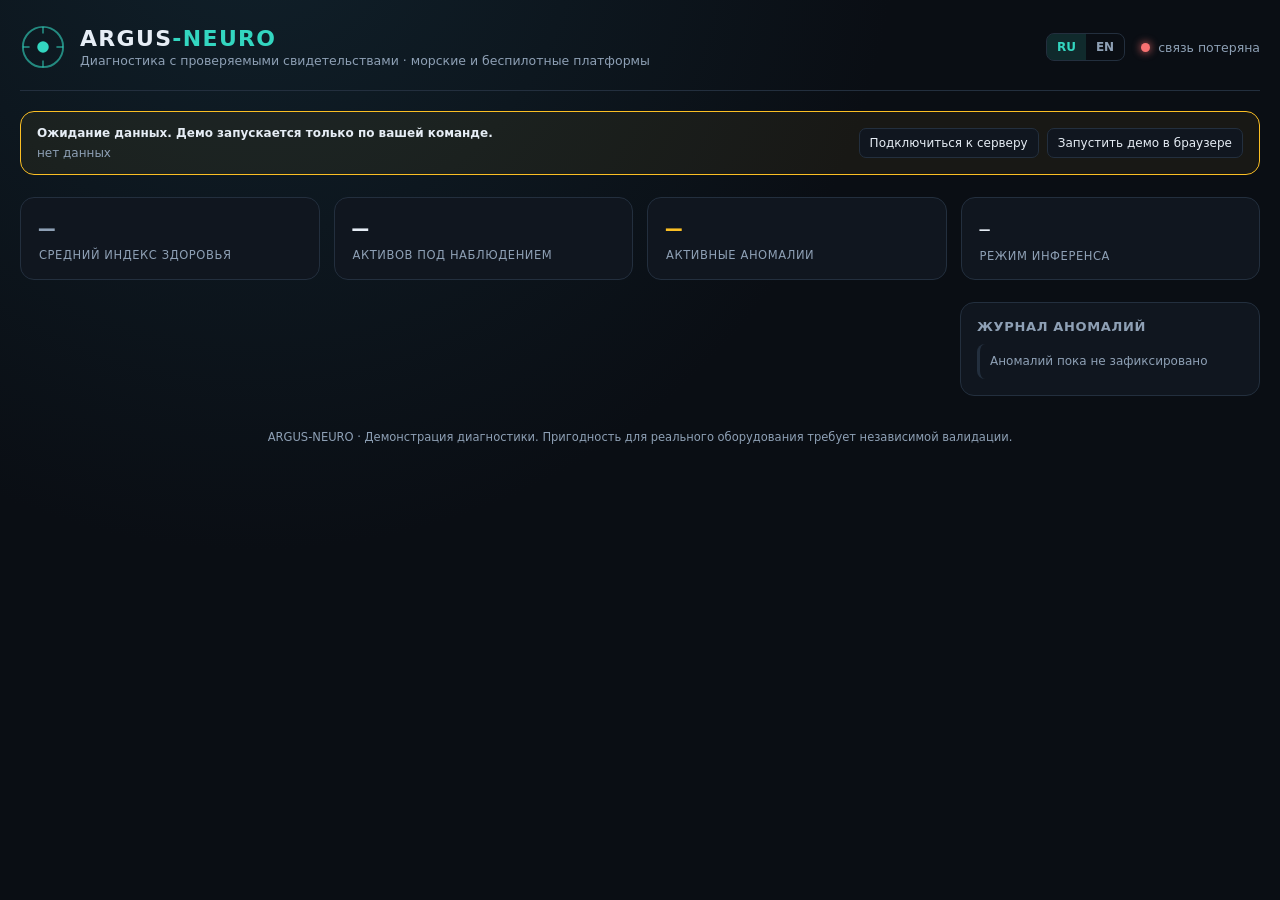
==== web/dashboard/index.html @ 3c2434d6 "feat(diagnostics): expose evidence and handle unreliable telemetry Add explicit abstention, sensor-r" ====
<!doctype html>
<html lang="ru">
<head>
<meta charset="utf-8" />
<meta name="viewport" content="width=device-width, initial-scale=1" />
<title>ARGUS-NEURO :: Fleet Health Console</title>
<link rel="stylesheet" href="styles.css" />
</head>
<body>
  <div class="app">
    <header class="app-header">
      <div class="brand">
        <svg class="brand-mark" viewBox="0 0 48 48" aria-hidden="true">
          <circle cx="24" cy="24" r="21" class="brand-ring" />
          <circle cx="24" cy="24" r="6" class="brand-eye" />
          <path d="M24 3 L24 10 M24 38 L24 45 M3 24 L10 24 M38 24 L45 24" class="brand-spokes" />
        </svg>
        <div class="brand-text">
          <h1>ARGUS<span class="accent">-NEURO</span></h1>
          <p class="subtitle" data-i18n="subtitle">Прогнозная диагностика силовой электроники · морские и беспилотные платформы</p>
        </div>
      </div>
      <div class="header-controls">
        <div class="lang-switch" role="group" aria-label="language">
          <button type="button" class="lang-btn active" data-lang="ru">RU</button>
          <button type="button" class="lang-btn" data-lang="en">EN</button>
        </div>
        <div class="conn-status" id="connStatus">
          <span class="dot" id="connDot"></span>
          <span id="connLabel">connecting…</span>
        </div>
      </div>
    </header>

    <section class="source-banner" id="sourceBanner" aria-live="polite">
      <div><strong id="sourceLabel"></strong><span id="freshnessLabel"></span></div>
      <div class="feed-controls">
        <button type="button" id="reconnectBtn" data-i18n="reconnect">Подключиться к серверу</button>
        <button type="button" id="demoBtn" data-i18n="startDemo">Запустить демо в браузере</button>
      </div>
    </section>

    <section class="fleet-summary" id="fleetSummary">
      <div class="summary-card">
        <span class="summary-value" id="summaryAvgHealth">--</span>
        <span class="summary-label" data-i18n="avgHealth">Средний индекс здоровья</span>
      </div>
      <div class="summary-card">
        <span class="summary-value" id="summaryAssetCount">--</span>
        <span class="summary-label" data-i18n="assetsMonitored">Активов под наблюдением</span>
      </div>
      <div class="summary-card warn">
        <span class="summary-value" id="summaryAnomalyCount">--</span>
        <span class="summary-label" data-i18n="activeAnomalies">Активные аномалии</span>
      </div>
      <div class="summary-card">
        <span class="summary-value" id="summaryBackend">--</span>
        <span class="summary-label" data-i18n="backendMode">Режим инференса</span>
      </div>
    </section>

    <main>
      <section class="fleet-grid" id="fleetGrid" aria-label="Fleet asset cards"></section>

      <aside class="alerts-panel">
        <h2 data-i18n="alertsTitle">Журнал аномалий</h2>
        <ul id="alertsList" class="alerts-list">
          <li class="alert-empty" data-i18n="noAlerts">Аномалий пока не зафиксировано</li>
        </ul>
      </aside>
    </main>

    <footer class="app-footer">
      <span data-i18n="footerLine">ARGUS-NEURO &mdash; платформа прогнозной диагностики и мониторинга состояния силовой электроники (C++/Python, ML + DL)</span>
    </footer>
  </div>

  <script src="app.js"></script>
</body>
</html>
---- web/dashboard/styles.css ----
:root {
  --bg: #0a0e14;
  --bg-panel: #10161f;
  --bg-card: #141c27;
  --border: #232f3e;
  --text: #e6edf5;
  --text-dim: #8ea0b5;
  --accent: #33d6c0;
  --accent-soft: rgba(51, 214, 192, 0.14);
  --good: #34d399;
  --warn: #fbbf24;
  --bad: #f87171;
  --radius: 14px;
  --font: "Segoe UI", "Inter", system-ui, -apple-system, sans-serif;
  --mono: "SFMono-Regular", Consolas, "Liberation Mono", Menlo, monospace;
}

* { box-sizing: border-box; }

html, body {
  margin: 0;
  padding: 0;
  background: radial-gradient(circle at 20% -10%, #10202a 0%, var(--bg) 45%);
  color: var(--text);
  font-family: var(--font);
  min-height: 100vh;
}

.app {
  max-width: 1280px;
  margin: 0 auto;
  padding: 24px 20px 60px;
}

/* ---------- Header ---------- */
.app-header {
  display: flex;
  justify-content: space-between;
  align-items: center;
  flex-wrap: wrap;
  gap: 16px;
  padding-bottom: 20px;
  border-bottom: 1px solid var(--border);
}

.brand { display: flex; align-items: center; gap: 14px; }

.brand-mark { width: 46px; height: 46px; flex-shrink: 0; }
.brand-ring { fill: none; stroke: var(--accent); stroke-width: 2; opacity: 0.6; }
.brand-eye { fill: var(--accent); }
.brand-spokes { stroke: var(--accent); stroke-width: 2; opacity: 0.5; }

.brand-text h1 {
  margin: 0;
  font-size: 22px;
  letter-spacing: 0.06em;
  font-weight: 700;
}
.brand-text h1 .accent { color: var(--accent); }
.subtitle { margin: 2px 0 0; color: var(--text-dim); font-size: 12.5px; }

.header-controls { display: flex; align-items: center; gap: 16px; }

.lang-switch { display: flex; border: 1px solid var(--border); border-radius: 8px; overflow: hidden; }
.lang-btn {
  background: transparent; border: none; color: var(--text-dim);
  font: inherit; font-size: 12px; font-weight: 600; padding: 6px 10px; cursor: pointer;
}
.lang-btn.active { background: var(--accent-soft); color: var(--accent); }

.conn-status { display: flex; align-items: center; gap: 8px; font-size: 12.5px; color: var(--text-dim); }
.dot { width: 9px; height: 9px; border-radius: 50%; background: var(--text-dim); box-shadow: 0 0 0 3px rgba(255,255,255,0.03); }
.dot.online { background: var(--good); box-shadow: 0 0 8px var(--good); }
.dot.offline { background: var(--bad); box-shadow: 0 0 8px var(--bad); }
.dot.connecting { background: var(--warn); box-shadow: 0 0 8px var(--warn); }

/* ---------- Fleet summary ---------- */
.fleet-summary {
  display: grid;
  grid-template-columns: repeat(4, 1fr);
  gap: 14px;
  margin: 22px 0;
}
.summary-card {
  background: var(--bg-panel);
  border: 1px solid var(--border);
  border-radius: var(--radius);
  padding: 16px 18px;
}
.summary-card.warn .summary-value { color: var(--warn); }
.summary-value { display: block; font-size: 26px; font-weight: 700; font-family: var(--mono); }
.summary-label { display: block; margin-top: 4px; font-size: 11.5px; color: var(--text-dim); text-transform: uppercase; letter-spacing: 0.05em; }

/* ---------- Main layout ---------- */
main { display: grid; grid-template-columns: 1fr 300px; gap: 18px; align-items: start; }

.fleet-grid {
  display: grid;
  grid-template-columns: repeat(auto-fill, minmax(280px, 1fr));
  gap: 14px;
}

/* ---------- Asset card ---------- */
.asset-card {
  background: var(--bg-card);
  border: 1px solid var(--border);
  border-radius: var(--radius);
  padding: 16px;
  position: relative;
  transition: border-color 0.3s ease;
}
.asset-card.anomaly { border-color: var(--bad); }

.asset-card-head { display: flex; justify-content: space-between; align-items: flex-start; margin-bottom: 10px; }
.asset-id { font-weight: 700; font-size: 14.5px; }
.asset-type { display: flex; align-items: center; gap: 6px; font-size: 11px; color: var(--text-dim); margin-top: 2px; }
.asset-type svg { width: 14px; height: 14px; stroke: var(--text-dim); fill: none; }

.badge {
  font-size: 10.5px; font-weight: 700; letter-spacing: 0.04em;
  padding: 3px 8px; border-radius: 999px; text-transform: uppercase;
}
.badge.ok { background: rgba(52, 211, 153, 0.14); color: var(--good); }
.badge.anomaly { background: rgba(248, 113, 113, 0.16); color: var(--bad); }

.gauge-row { display: flex; align-items: center; gap: 14px; margin: 10px 0; }
.gauge canvas { display: block; }
.gauge-readout { display: flex; flex-direction: column; }
.gauge-value { font-family: var(--mono); font-size: 24px; font-weight: 700; }
.gauge-caption { font-size: 10.5px; color: var(--text-dim); text-transform: uppercase; letter-spacing: 0.04em; }

.sparkline-block { margin-top: 8px; }
.sparkline-label { font-size: 10.5px; color: var(--text-dim); display: flex; justify-content: space-between; margin-bottom: 4px; }
.sparkline-label b { color: var(--text); font-family: var(--mono); font-weight: 600; }
canvas.sparkline { width: 100%; height: 42px; display: block; }

.metrics-row { display: flex; justify-content: space-between; margin-top: 10px; font-size: 11px; color: var(--text-dim); }
.metrics-row span b { color: var(--text); font-family: var(--mono); }

/* ---------- Alerts panel ---------- */
.alerts-panel {
  background: var(--bg-panel);
  border: 1px solid var(--border);
  border-radius: var(--radius);
  padding: 16px;
  max-height: 640px;
  overflow-y: auto;
}
.alerts-panel h2 { font-size: 13px; margin: 0 0 10px; text-transform: uppercase; letter-spacing: 0.05em; color: var(--text-dim); }
.alerts-list { list-style: none; margin: 0; padding: 0; display: flex; flex-direction: column; gap: 8px; }
.alerts-list li {
  font-size: 12px; padding: 9px 10px; border-radius: 8px;
  background: rgba(248, 113, 113, 0.08); border-left: 3px solid var(--bad);
  line-height: 1.4;
}
.alerts-list li .ts { display: block; color: var(--text-dim); font-family: var(--mono); font-size: 10.5px; margin-top: 2px; }
.alert-empty { background: transparent !important; border-left-color: var(--border) !important; color: var(--text-dim); }

/* ---------- Footer ---------- */
.app-footer { margin-top: 34px; text-align: center; color: var(--text-dim); font-size: 11.5px; }

@media (max-width: 860px) {
  .fleet-summary { grid-template-columns: repeat(2, 1fr); }
  main { grid-template-columns: 1fr; }
}

/* Source, freshness and evidence are part of every diagnostic decision. */
.source-banner { display: flex; justify-content: space-between; flex-wrap: wrap; gap: 14px; margin-top: 20px; padding: 14px 16px; border: 1px solid var(--accent); border-radius: var(--radius); background: var(--accent-soft); font-size: 12px; }
.source-banner strong, #freshnessLabel { display: block; }
#freshnessLabel { margin-top: 6px; color: var(--text-dim); }
.source-banner.stale { border-color: var(--warn); background: rgba(251, 191, 36, 0.06); }
.feed-controls { display: flex; gap: 8px; flex-wrap: wrap; align-items: center; }
.feed-controls button { color: var(--text); border: 1px solid var(--border); border-radius: 7px; padding: 7px 10px; background: var(--bg-panel); font: inherit; cursor: pointer; }
.feed-controls button:disabled { opacity: .5; cursor: default; }
button:focus-visible, summary:focus-visible { outline: 2px solid var(--accent); outline-offset: 3px; }
.asset-card.stale { border-style: dashed; }
.asset-card.stale .gauge-row { opacity: .55; }
.badge.unknown { background: rgba(251, 191, 36, 0.1); color: var(--warn); }
.rul-note { margin: 6px 0; font-size: 10.5px; color: var(--text-dim); }
.quality-line { font-size: 11px; color: var(--text-dim); margin-top: 12px; }
.quality-issues, .evidence-list, .explanation-list { padding-left: 15px; margin: 7px 0; font-size: 11px; line-height: 1.5; overflow-wrap: anywhere; }
.quality-issues { color: var(--warn); }
.evidence-panel, .decision-passport { margin-top: 12px; padding-top: 10px; border-top: 1px solid var(--border); font-size: 11px; }
summary { cursor: pointer; color: var(--text-dim); }
.disagreement { color: var(--warn); font-size: 11px; font-weight: 600; margin-top: 8px; }
.passport-id, .model-version { margin-top: 6px; overflow-wrap: anywhere; font: 10px var(--mono); color: var(--text-dim); }
.asset-card-head { gap: 6px; }
.asset-id { overflow-wrap: anywhere; }
.badge { flex-shrink: 0; max-width: 45%; text-align: center; }
#summaryBackend { font-size: 17px; min-height: 31px; display: flex; align-items: center; }
@media (max-width: 440px) { .app { padding: 16px 12px 40px; } .fleet-summary { gap: 8px; } .summary-card { padding: 12px; } .header-controls { flex-wrap: wrap; } }
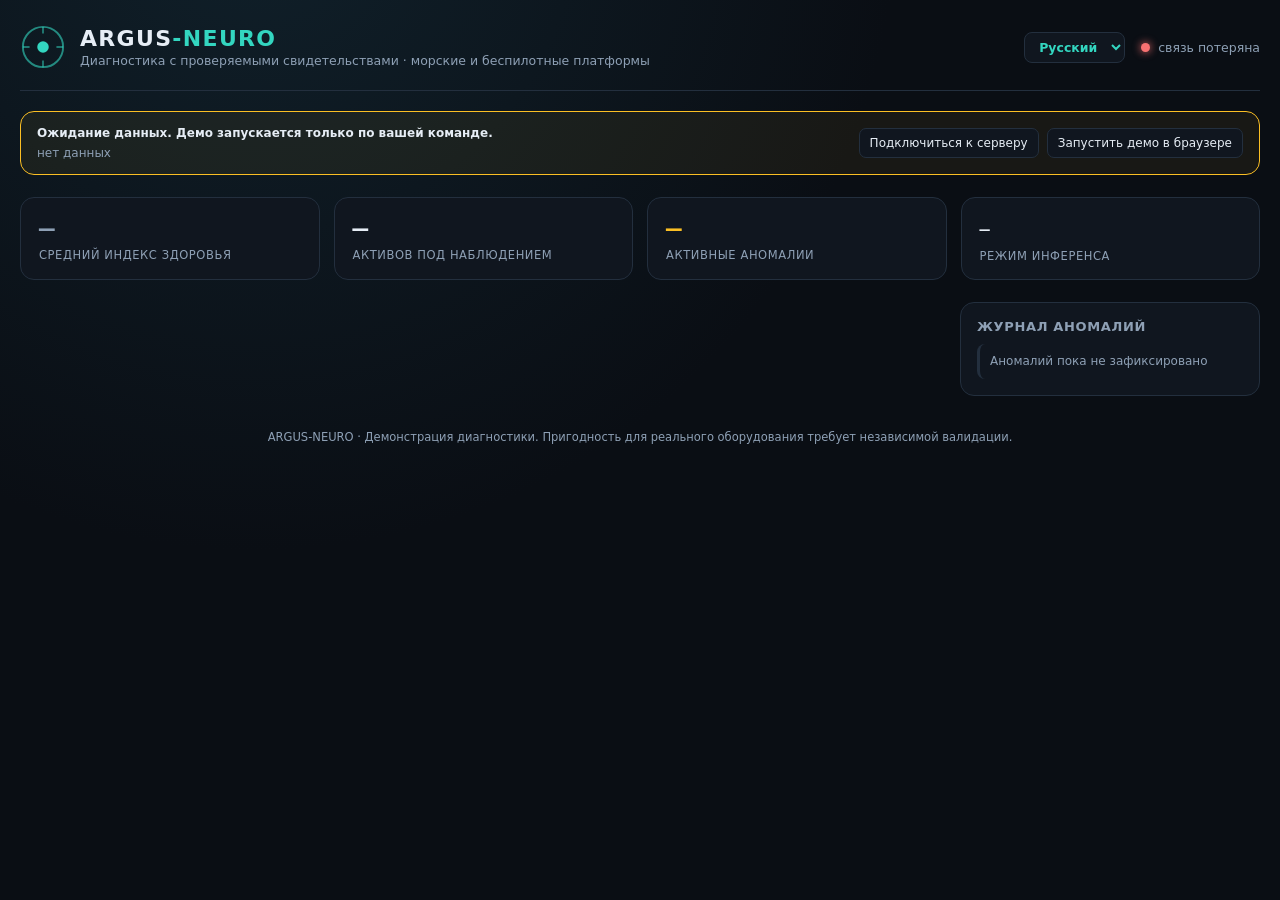
==== commit e9ec66c5: "Interface and READMEs in eight languages, Russian as the primary one" ====
--- a/web/dashboard/index.html
+++ b/web/dashboard/index.html
@@ -3,7 +3,7 @@
 <head>
 <meta charset="utf-8" />
 <meta name="viewport" content="width=device-width, initial-scale=1" />
-<title>ARGUS-NEURO :: Fleet Health Console</title>
+<title>ARGUS-NEURO · Консоль состояния парка</title>
 <link rel="stylesheet" href="styles.css" />
 </head>
 <body>
@@ -21,13 +21,22 @@
         </div>
       </div>
       <div class="header-controls">
-        <div class="lang-switch" role="group" aria-label="language">
-          <button type="button" class="lang-btn active" data-lang="ru">RU</button>
-          <button type="button" class="lang-btn" data-lang="en">EN</button>
-        </div>
+        <label class="lang-switch">
+          <span class="visually-hidden" data-i18n="language">Язык</span>
+          <select id="langSelect">
+            <option value="ru" lang="ru">Русский</option>
+            <option value="en" lang="en">English</option>
+            <option value="zh" lang="zh">中文</option>
+            <option value="hi" lang="hi">हिन्दी</option>
+            <option value="es" lang="es">Español</option>
+            <option value="fr" lang="fr">Français</option>
+            <option value="de" lang="de">Deutsch</option>
+            <option value="it" lang="it">Italiano</option>
+          </select>
+        </label>
         <div class="conn-status" id="connStatus">
           <span class="dot" id="connDot"></span>
-          <span id="connLabel">connecting…</span>
+          <span id="connLabel" data-i18n="connecting">подключение…</span>
         </div>
       </div>
     </header>
@@ -60,7 +69,7 @@
     </section>
 
     <main>
-      <section class="fleet-grid" id="fleetGrid" aria-label="Fleet asset cards"></section>
+      <section class="fleet-grid" id="fleetGrid" data-i18n-aria="fleetCards" aria-label="Карточки активов"></section>
 
       <aside class="alerts-panel">
         <h2 data-i18n="alertsTitle">Журнал аномалий</h2>
--- a/web/dashboard/styles.css
+++ b/web/dashboard/styles.css
@@ -61,12 +61,13 @@
 
 .header-controls { display: flex; align-items: center; gap: 16px; }
 
-.lang-switch { display: flex; border: 1px solid var(--border); border-radius: 8px; overflow: hidden; }
-.lang-btn {
-  background: transparent; border: none; color: var(--text-dim);
-  font: inherit; font-size: 12px; font-weight: 600; padding: 6px 10px; cursor: pointer;
+.lang-switch { display: flex; }
+.lang-switch select {
+  background: var(--bg-panel); border: 1px solid var(--border); border-radius: 8px; color: var(--accent);
+  font: inherit; font-size: 12.5px; font-weight: 600; padding: 6px 10px; cursor: pointer;
 }
-.lang-btn.active { background: var(--accent-soft); color: var(--accent); }
+.lang-switch select:focus-visible { outline: 2px solid var(--accent); outline-offset: 2px; }
+.visually-hidden { position: absolute; width: 1px; height: 1px; overflow: hidden; clip: rect(0 0 0 0); white-space: nowrap; }
 
 .conn-status { display: flex; align-items: center; gap: 8px; font-size: 12.5px; color: var(--text-dim); }
 .dot { width: 9px; height: 9px; border-radius: 50%; background: var(--text-dim); box-shadow: 0 0 0 3px rgba(255,255,255,0.03); }
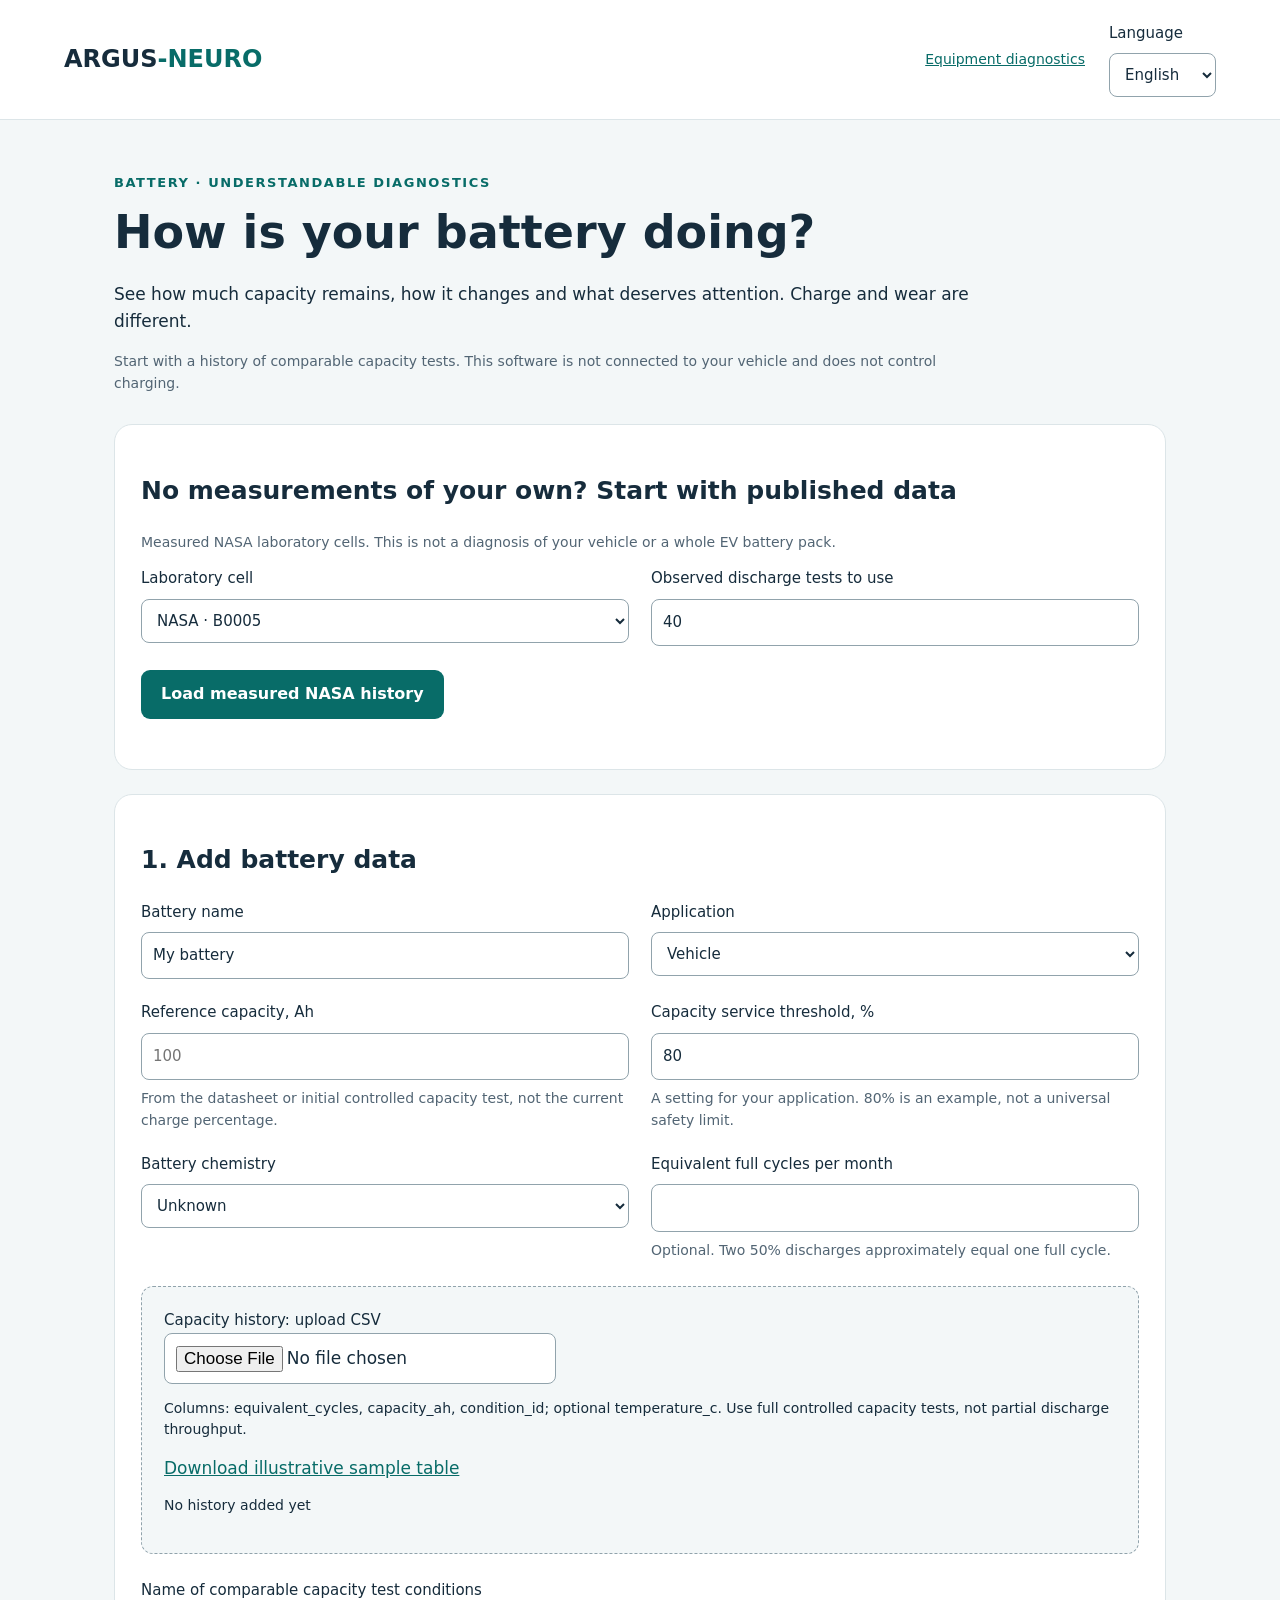
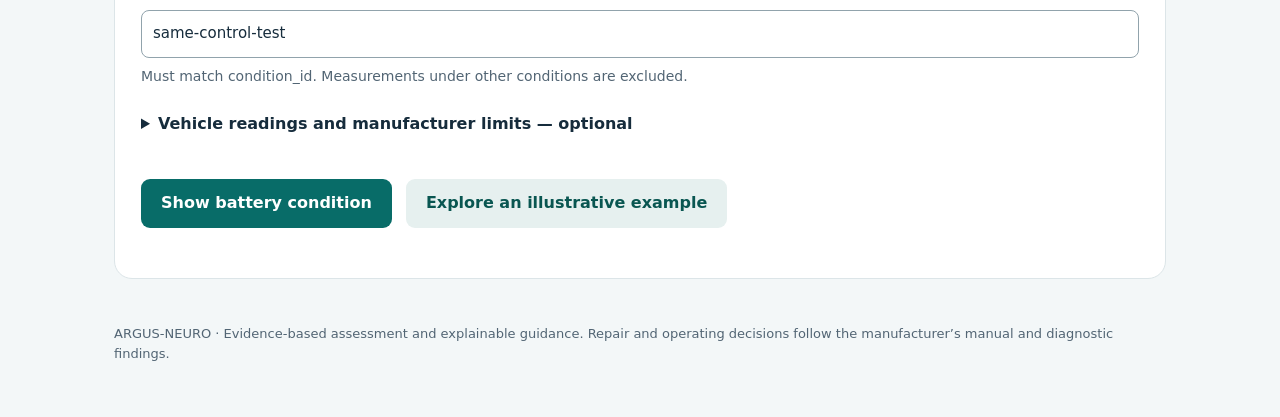
==== commit adbd2f3e: "Add battery-dashboard tooltips, chart legend, and dark theme" ====
--- a/web/dashboard/index.html
+++ b/web/dashboard/index.html
@@ -1,89 +1,38 @@
 <!doctype html>
-<html lang="ru">
-<head>
-<meta charset="utf-8" />
-<meta name="viewport" content="width=device-width, initial-scale=1" />
-<title>ARGUS-NEURO · Консоль состояния парка</title>
-<link rel="stylesheet" href="styles.css" />
-</head>
+<html lang="en">
+<head><meta charset="utf-8"><meta name="viewport" content="width=device-width,initial-scale=1"><title>ARGUS-NEURO · Battery diagnostics</title><link rel="stylesheet" href="battery.css"></head>
 <body>
-  <div class="app">
-    <header class="app-header">
-      <div class="brand">
-        <svg class="brand-mark" viewBox="0 0 48 48" aria-hidden="true">
-          <circle cx="24" cy="24" r="21" class="brand-ring" />
-          <circle cx="24" cy="24" r="6" class="brand-eye" />
-          <path d="M24 3 L24 10 M24 38 L24 45 M3 24 L10 24 M38 24 L45 24" class="brand-spokes" />
-        </svg>
-        <div class="brand-text">
-          <h1>ARGUS<span class="accent">-NEURO</span></h1>
-          <p class="subtitle" data-i18n="subtitle">Прогнозная диагностика силовой электроники · морские и беспилотные платформы</p>
-        </div>
-      </div>
-      <div class="header-controls">
-        <label class="lang-switch">
-          <span class="visually-hidden" data-i18n="language">Язык</span>
-          <select id="langSelect">
-            <option value="ru" lang="ru">Русский</option>
-            <option value="en" lang="en">English</option>
-            <option value="zh" lang="zh">中文</option>
-            <option value="hi" lang="hi">हिन्दी</option>
-            <option value="es" lang="es">Español</option>
-            <option value="fr" lang="fr">Français</option>
-            <option value="de" lang="de">Deutsch</option>
-            <option value="it" lang="it">Italiano</option>
-          </select>
-        </label>
-        <div class="conn-status" id="connStatus">
-          <span class="dot" id="connDot"></span>
-          <span id="connLabel" data-i18n="connecting">подключение…</span>
-        </div>
-      </div>
-    </header>
-
-    <section class="source-banner" id="sourceBanner" aria-live="polite">
-      <div><strong id="sourceLabel"></strong><span id="freshnessLabel"></span></div>
-      <div class="feed-controls">
-        <button type="button" id="reconnectBtn" data-i18n="reconnect">Подключиться к серверу</button>
-        <button type="button" id="demoBtn" data-i18n="startDemo">Запустить демо в браузере</button>
-      </div>
-    </section>
-
-    <section class="fleet-summary" id="fleetSummary">
-      <div class="summary-card">
-        <span class="summary-value" id="summaryAvgHealth">--</span>
-        <span class="summary-label" data-i18n="avgHealth">Средний индекс здоровья</span>
-      </div>
-      <div class="summary-card">
-        <span class="summary-value" id="summaryAssetCount">--</span>
-        <span class="summary-label" data-i18n="assetsMonitored">Активов под наблюдением</span>
-      </div>
-      <div class="summary-card warn">
-        <span class="summary-value" id="summaryAnomalyCount">--</span>
-        <span class="summary-label" data-i18n="activeAnomalies">Активные аномалии</span>
-      </div>
-      <div class="summary-card">
-        <span class="summary-value" id="summaryBackend">--</span>
-        <span class="summary-label" data-i18n="backendMode">Режим инференса</span>
-      </div>
-    </section>
-
-    <main>
-      <section class="fleet-grid" id="fleetGrid" data-i18n-aria="fleetCards" aria-label="Карточки активов"></section>
-
-      <aside class="alerts-panel">
-        <h2 data-i18n="alertsTitle">Журнал аномалий</h2>
-        <ul id="alertsList" class="alerts-list">
-          <li class="alert-empty" data-i18n="noAlerts">Аномалий пока не зафиксировано</li>
-        </ul>
-      </aside>
-    </main>
-
-    <footer class="app-footer">
-      <span data-i18n="footerLine">ARGUS-NEURO &mdash; платформа прогнозной диагностики и мониторинга состояния силовой электроники (C++/Python, ML + DL)</span>
-    </footer>
-  </div>
-
-  <script src="app.js"></script>
-</body>
-</html>
+<header><a class="brand" href="/">ARGUS<span>-NEURO</span></a><nav aria-label="Navigation"><a href="equipment.html" data-text="equipment">Equipment diagnostics</a><label><span data-text="language">Language</span> <select id="language"><option value="en" lang="en">English</option><option value="ru" lang="ru">Русский</option><option value="zh" lang="zh">中文</option><option value="hi" lang="hi">हिन्दी</option><option value="es" lang="es">Español</option><option value="fr" lang="fr">Français</option><option value="de" lang="de">Deutsch</option><option value="ja" lang="ja">日本語</option><option value="it" lang="it">Italiano</option></select></label></nav></header>
+<main>
+<section class="intro"><p class="eyebrow" data-text="eyebrow">BATTERY · UNDERSTANDABLE DIAGNOSTICS</p><h1 data-text="title">How is your battery doing?</h1><p data-text="intro">See how much capacity remains, how it changes and what deserves attention. Charge and wear are different.</p><p class="note" data-text="scope">Start with a history of comparable capacity tests. This software is not connected to your vehicle and does not control charging.</p></section>
+<section class="panel" aria-labelledby="public-title"><h2 id="public-title" data-text="publicTitle">No measurements of your own? Start with published data</h2><p class="note" data-text="publicIntro">Measured NASA laboratory cells. This is not a diagnosis of your vehicle or a whole EV battery pack.</p><div class="fields"><label><span data-text="publicCell">Laboratory cell</span><select id="public-cell"><option value="nasa-B0005">NASA · B0005</option><option value="nasa-B0006">NASA · B0006</option><option value="nasa-B0007">NASA · B0007</option><option value="nasa-B0018">NASA · B0018</option></select></label><label><span data-text="observations">Observed discharge tests to use</span><input type="number" id="public-count" value="40" min="8" max="2000" step="1"></label></div><div class="actions"><button type="button" id="public-example" data-text="publicLoad">Load measured NASA history</button></div></section>
+<section class="panel" aria-labelledby="input-title"><h2 id="input-title" data-text="inputTitle">1. Add battery data</h2>
+<form id="battery-form">
+<div class="fields">
+<label><span data-text="batteryName">Battery name</span><input id="battery-id" value="My battery" required maxlength="80"></label>
+<label><span data-text="application">Application</span><select id="application"><option value="ev" data-text="ev">Vehicle</option><option value="uav" data-text="uav">UAV</option><option value="equipment" data-text="other">Other equipment</option></select></label>
+<label><span data-text="reference">Reference capacity, Ah</span><input id="reference" type="number" min="0.001" max="100000" step="any" required placeholder="100"><small data-text="referenceHelp">From the datasheet or initial controlled capacity test, not the current charge percentage.</small></label>
+<label><span data-text="threshold">Capacity service threshold, %</span><input id="threshold" type="number" min="40" max="95" value="80" step="any" required><small data-text="thresholdHelp">A setting for your application. 80% is an example, not a universal safety limit.</small></label>
+<label><span data-text="chemistry">Battery chemistry</span><select id="chemistry"><option value="unknown" data-text="unknown">Unknown</option><option value="nmc">NMC</option><option value="nca">NCA</option><option value="lfp">LiFePO₄ / LFP</option><option value="li-ion">Li-ion</option></select></label>
+<label><span data-text="rate">Equivalent full cycles per month</span><input id="rate" type="number" min="0.01" max="1000" step="any"><small data-text="rateHelp">Optional. Two 50% discharges approximately equal one full cycle.</small></label>
+</div>
+<div class="upload"><label for="capacity-file" data-text="upload">Capacity history: upload CSV</label><input id="capacity-file" type="file" accept=".csv,text/csv"><p data-text="csvHelp">Columns: equivalent_cycles, capacity_ah, condition_id; optional temperature_c. Use full controlled capacity tests, not partial discharge throughput.</p><a href="battery-example.csv" download data-text="template">Download illustrative sample table</a><p id="file-status" role="status" data-text="noFile">No history added yet</p></div>
+<label><span data-text="condition">Name of comparable capacity test conditions</span><input id="condition" value="same-control-test" maxlength="120" required><small data-text="conditionHelp">Must match condition_id. Measurements under other conditions are excluded.</small></label>
+<details><summary data-text="bmsDetails">Vehicle readings and manufacturer limits — optional</summary><div class="fields">
+<label><span data-text="soc">Current charge, %</span><input id="soc" type="number" min="0" max="100" step="any"></label>
+<label><span data-text="temperature">Battery temperature, °C</span><input id="temperature" type="number" min="-80" max="150" step="any"></label>
+<label><span data-text="spread">Cell voltage spread, mV</span><input id="spread" type="number" min="0" max="5000" step="any"></label>
+<label><span data-text="limitSource">Limit source: your model’s manual</span><input id="limit-source" maxlength="500"></label>
+<label><span data-text="minTemp">Minimum charging temperature, °C</span><input id="min-temp" type="number" min="-60" max="100" step="any"></label>
+<label><span data-text="maxTemp">Maximum charging temperature, °C</span><input id="max-temp" type="number" min="-60" max="100" step="any"></label>
+<label><span data-text="spreadLimit">Allowed cell voltage spread, mV</span><input id="spread-limit" type="number" min="0.01" max="2000" step="any"></label>
+</div><label class="check"><input type="checkbox" id="charging"><span data-text="charging">Battery is currently charging</span></label><label class="check"><input type="checkbox" id="alarm"><span data-text="alarm">Vehicle or BMS reports a battery fault</span></label><label class="check"><input type="checkbox" id="hot-storage"><span data-text="hotStorage">Battery often remains highly charged in hot storage</span></label><label class="check"><input type="checkbox" id="fast-charging"><span data-text="fastCharging">Frequently uses DC fast charging</span></label></details>
+<div class="actions"><button type="submit" id="analyze" data-text="analyze">Show battery condition</button><button type="button" class="secondary" id="example" data-text="example">Explore an illustrative example</button></div>
+</form><p id="message" role="status" aria-live="polite"></p></section>
+<section id="results" hidden aria-labelledby="result-title"><h2 id="result-title" data-text="resultTitle">2. Condition and next actions</h2><p id="origin" class="note"></p><div id="dataset-info" class="note"></div><div class="cards"><article><h3><span data-text="capacityTitle">Remaining capacity</span> <span class="hint" tabindex="0" role="note" data-hint="hintSoh">?</span></h3><p class="big" id="soh-value"></p><p id="soh-note"></p></article><article><h3><span data-text="socTitle">Current charge</span> <span class="hint" tabindex="0" role="note" data-hint="hintSoc">?</span></h3><p class="big" id="soc-value"></p><p data-text="socNote">Available charge now, not battery wear.</p></article><article><h3><span data-text="rulTitle">Preliminary remaining life</span> <span class="hint" tabindex="0" role="note" data-hint="hintRul">?</span></h3><p class="big" id="rul-value"></p><p id="rul-note"></p></article></div>
+<div id="safety" class="note"></div><section class="panel"><h3 data-text="historyTitle">How capacity changes</h3><p id="trend-note"></p><label class="check"><input type="checkbox" id="compare"><span data-text="compare">Show the previous result on the chart for comparison</span></label><div id="chart"></div><p class="note" data-text="chartHelp">The line shows your capacity tests. The dashed line is the configured service threshold. SOH is not a safety assessment.</p><details><summary data-text="tableTitle">View measurements as a table</summary><div id="history-table"></div></details></section>
+<section class="panel"><h3 data-text="actionsTitle">What to do next</h3><div id="advice"></div></section>
+<div class="actions"><button id="save" class="secondary" data-text="save">Save report on this computer</button><button id="export" class="secondary" data-text="export">Download report</button><button id="saved" class="secondary" data-text="saved">Previously saved reports</button></div><div id="saved-list" aria-live="polite"></div>
+</section>
+<footer><p data-text="footer">ARGUS-NEURO · Evidence-based assessment and explainable guidance. Repair and operating decisions follow the manufacturer’s manual and diagnostic findings.</p></footer>
+</main><script src="battery-i18n.js"></script><script src="battery.js"></script></body></html>
--- a/web/dashboard/battery.css
+++ b/web/dashboard/battery.css
@@ -0,0 +1,10 @@
+:root{color-scheme:light;--ink:#162c3c;--muted:#526574;--accent:#086c68;--line:#dce5e8;--paper:#fff}*{box-sizing:border-box}body{margin:0;background:#f3f7f8;color:var(--ink);font:17px/1.55 system-ui,-apple-system,sans-serif}header{display:flex;justify-content:space-between;align-items:center;gap:24px;padding:22px 5%;background:var(--paper);border-bottom:1px solid var(--line)}.brand{font-size:24px;font-weight:800;text-decoration:none;color:var(--ink)}.brand span{color:var(--accent)}nav{display:flex;gap:24px;align-items:center;font-size:14px}a{color:var(--accent)}main{max-width:1100px;margin:auto;padding:40px 24px}h1{font-size:clamp(30px,4vw,46px);line-height:1.15;margin:10px 0 22px}h2{font-size:25px}h3{font-size:19px}.intro{max-width:880px;margin-bottom:30px}.eyebrow{font-size:13px;letter-spacing:.12em;color:var(--accent);font-weight:700}.panel,.cards article{background:var(--paper);border:1px solid var(--line);border-radius:18px;padding:26px;margin-bottom:24px}.fields{display:grid;grid-template-columns:repeat(2,minmax(0,1fr));gap:22px}label{display:flex;flex-direction:column;gap:8px;font-size:15px}small,.note{font-size:14px;color:var(--muted)}input,select,button{font:inherit}input:not([type=checkbox]),select{padding:11px;border:1px solid #91a3ac;border-radius:8px;background:white;color:var(--ink);min-width:0}button{border:0;border-radius:9px;background:var(--accent);color:white;padding:12px 20px;cursor:pointer;font-size:16px;font-weight:650}.secondary{background:#e6f0ef;color:#095651}button:disabled{opacity:.55;cursor:wait}:focus-visible{outline:3px solid #006edc;outline-offset:3px}.actions{display:flex;gap:14px;flex-wrap:wrap;margin:24px 0}.upload{background:#f3f7f8;border:1px dashed #91a3ac;border-radius:12px;padding:22px;margin:25px 0}.upload p{font-size:14px}details{margin-top:25px}summary{cursor:pointer;font-size:16px;font-weight:650;margin-bottom:18px}.check{flex-direction:row;align-items:flex-start;margin:16px 0}.check input{margin-top:6px}.cards{display:grid;grid-template-columns:repeat(3,minmax(0,1fr));gap:18px}.cards article{padding:22px}.big{font-size:34px;line-height:1.2;font-weight:750;color:var(--accent);margin:20px 0}.warning{background:#fff2df;border-left:5px solid #a25c00;padding:18px;margin:16px 0}.advice{border-bottom:1px solid var(--line);padding:16px 0}.advice:last-child{border-bottom:0}.advice p{margin:8px 0}svg{width:100%;height:auto}table{border-collapse:collapse;width:100%;font-size:14px}th,td{text-align:left;border-bottom:1px solid var(--line);padding:8px}#message{white-space:pre-wrap}footer{font-size:13px;color:var(--muted);margin-top:45px}[hidden]{display:none!important}@media(max-width:700px){header,nav{flex-wrap:wrap}.fields,.cards{grid-template-columns:1fr}main{padding:24px 16px}.panel{padding:20px}.big{font-size:30px}}
+
+.hint{display:inline-flex;align-items:center;justify-content:center;width:22px;height:22px;margin-left:6px;border:1px solid #91a3ac;border-radius:50%;font-size:13px;font-weight:700;color:var(--muted);cursor:help;position:relative;vertical-align:middle}
+.hint:hover::after,.hint:focus::after{content:attr(data-tip);position:absolute;z-index:5;left:50%;top:130%;transform:translateX(-50%);width:min(280px,70vw);padding:10px 12px;border-radius:8px;background:var(--ink);color:#fff;font-size:13px;font-weight:400;line-height:1.45;text-align:left;box-shadow:0 6px 20px rgba(0,0,0,.2)}
+svg .grid{stroke:#bccbd1;stroke-width:1}svg .threshold{stroke:#a25c00;stroke-dasharray:6 5;stroke-width:1.5}svg .axis{font-size:13px;fill:var(--muted)}
+svg .series{fill:none;stroke-width:3;stroke-linejoin:round;stroke-linecap:round}svg .measured{stroke:var(--accent)}svg .forecast{stroke:var(--accent);stroke-dasharray:2 7;stroke-width:3}svg .previous{stroke:#7b8a93;stroke-width:2;stroke-dasharray:8 5}svg .band{fill:rgba(8,108,104,.16);stroke:none}svg .dot{fill:var(--accent)}
+.legend{display:flex;flex-wrap:wrap;gap:8px 22px;list-style:none;margin:10px 0 0;padding:0;font-size:14px;color:var(--muted)}.legend li{display:flex;align-items:center;gap:8px}.swatch{display:inline-block;width:26px;height:0;border-top:3px solid var(--accent)}.swatch.threshold{border-top:2px dashed #a25c00}.swatch.forecast{border-top:3px dotted var(--accent)}.swatch.band{height:12px;border:0;background:rgba(8,108,104,.28);border-radius:3px}.swatch.previous{border-top:2px dashed #7b8a93}
+@media(prefers-reduced-motion:reduce){*{scroll-behavior:auto!important;transition:none!important;animation:none!important}}
+@media(prefers-color-scheme:dark){:root{color-scheme:dark;--ink:#e6eef1;--muted:#a9bac3;--accent:#4fd1c5;--line:#2c3f4b;--paper:#16242d}body{background:#0e1a21}.secondary{background:#233743;color:#d4f3ef}button{color:#06201e}input:not([type=checkbox]),select{background:#0e1a21;border-color:#5d7482}.upload{background:#0e1a21}.warning{background:#3a2a10;border-left-color:#e0a050}svg .grid{stroke:#34505e}svg .threshold{stroke:#e0a050}svg .previous{stroke:#8da0aa}.hint{border-color:#5d7482}.hint:hover::after,.hint:focus::after{background:#e6eef1;color:#0e1a21}a{color:#6fe3d8}}
+@media(max-width:700px){#chart{overflow-x:auto}#chart svg{min-width:560px}.legend{flex-direction:column}.hint:hover::after,.hint:focus::after{left:0;transform:none}}
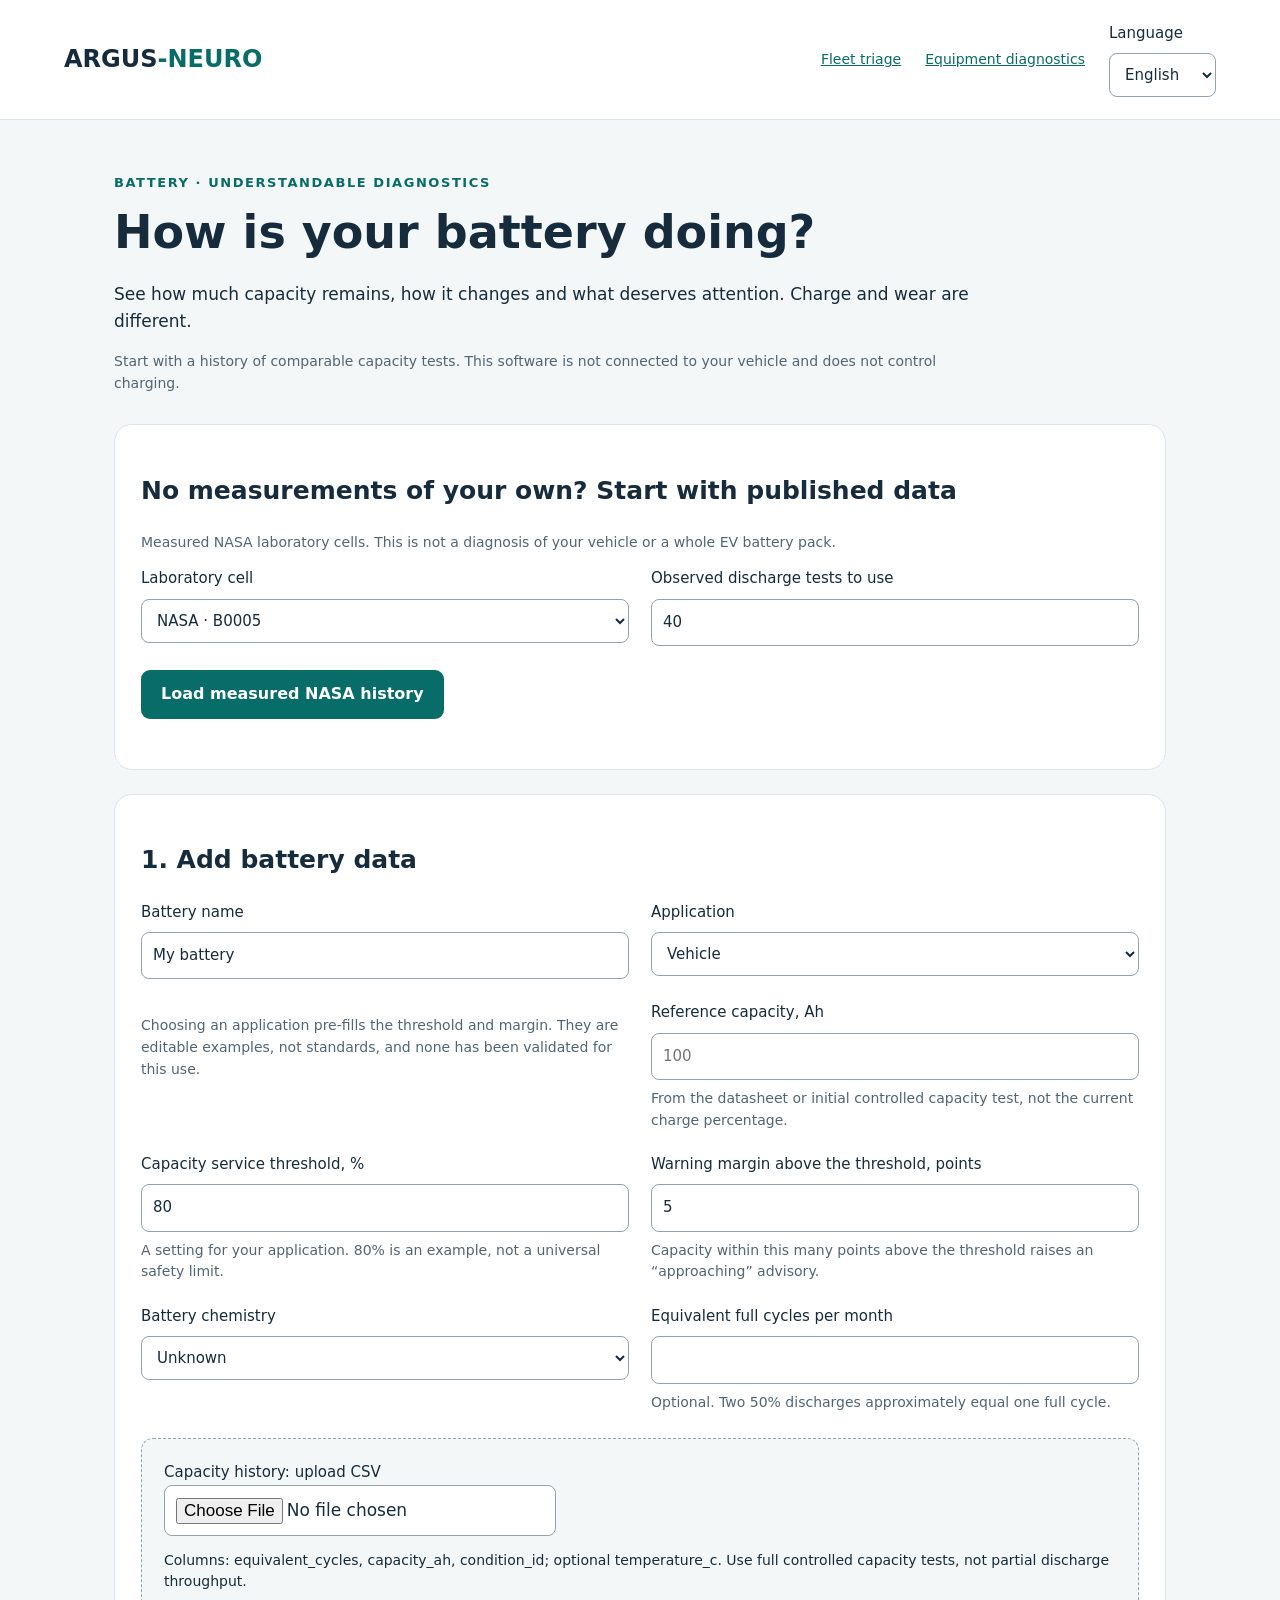
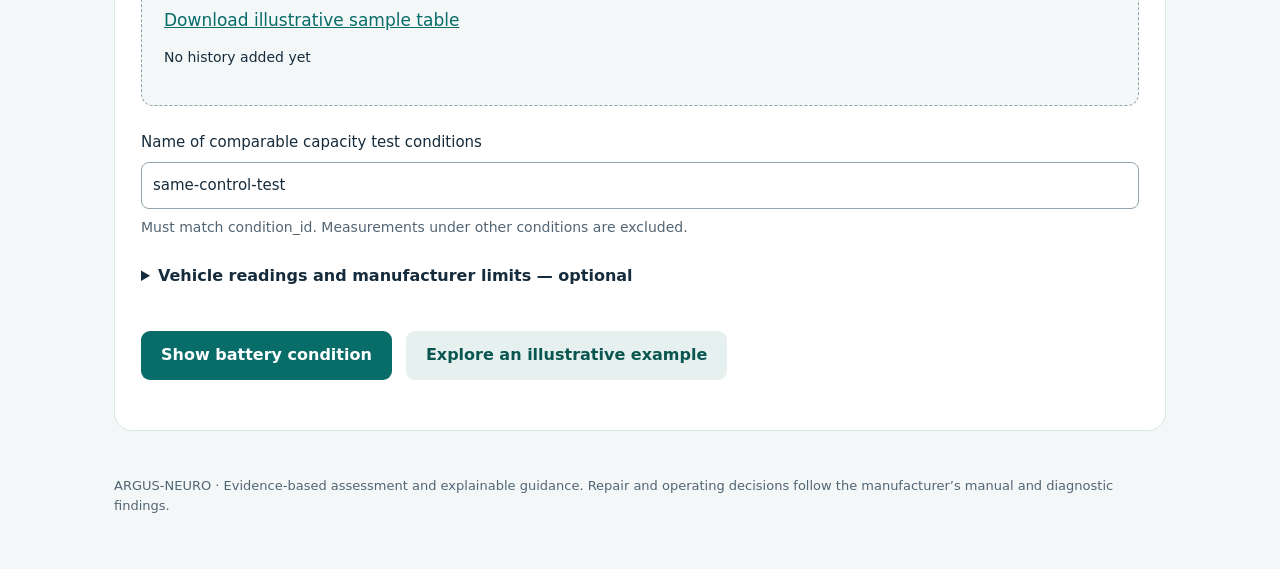
==== commit 2329dd4a: "Add the fleet triage page, scenario presets in the battery form and nine-language texts for them" ====
--- a/web/dashboard/index.html
+++ b/web/dashboard/index.html
@@ -2,7 +2,7 @@
 <html lang="en">
 <head><meta charset="utf-8"><meta name="viewport" content="width=device-width,initial-scale=1"><title>ARGUS-NEURO · Battery diagnostics</title><link rel="stylesheet" href="battery.css"></head>
 <body>
-<header><a class="brand" href="/">ARGUS<span>-NEURO</span></a><nav aria-label="Navigation"><a href="equipment.html" data-text="equipment">Equipment diagnostics</a><label><span data-text="language">Language</span> <select id="language"><option value="en" lang="en">English</option><option value="ru" lang="ru">Русский</option><option value="zh" lang="zh">中文</option><option value="hi" lang="hi">हिन्दी</option><option value="es" lang="es">Español</option><option value="fr" lang="fr">Français</option><option value="de" lang="de">Deutsch</option><option value="ja" lang="ja">日本語</option><option value="it" lang="it">Italiano</option></select></label></nav></header>
+<header><a class="brand" href="/">ARGUS<span>-NEURO</span></a><nav aria-label="Navigation"><a href="fleet.html" data-text="fleetNav">Fleet triage</a><a href="equipment.html" data-text="equipment">Equipment diagnostics</a><label><span data-text="language">Language</span> <select id="language"><option value="en" lang="en">English</option><option value="ru" lang="ru">Русский</option><option value="zh" lang="zh">中文</option><option value="hi" lang="hi">हिन्दी</option><option value="es" lang="es">Español</option><option value="fr" lang="fr">Français</option><option value="de" lang="de">Deutsch</option><option value="ja" lang="ja">日本語</option><option value="it" lang="it">Italiano</option></select></label></nav></header>
 <main>
 <section class="intro"><p class="eyebrow" data-text="eyebrow">BATTERY · UNDERSTANDABLE DIAGNOSTICS</p><h1 data-text="title">How is your battery doing?</h1><p data-text="intro">See how much capacity remains, how it changes and what deserves attention. Charge and wear are different.</p><p class="note" data-text="scope">Start with a history of comparable capacity tests. This software is not connected to your vehicle and does not control charging.</p></section>
 <section class="panel" aria-labelledby="public-title"><h2 id="public-title" data-text="publicTitle">No measurements of your own? Start with published data</h2><p class="note" data-text="publicIntro">Measured NASA laboratory cells. This is not a diagnosis of your vehicle or a whole EV battery pack.</p><div class="fields"><label><span data-text="publicCell">Laboratory cell</span><select id="public-cell"><option value="nasa-B0005">NASA · B0005</option><option value="nasa-B0006">NASA · B0006</option><option value="nasa-B0007">NASA · B0007</option><option value="nasa-B0018">NASA · B0018</option></select></label><label><span data-text="observations">Observed discharge tests to use</span><input type="number" id="public-count" value="40" min="8" max="2000" step="1"></label></div><div class="actions"><button type="button" id="public-example" data-text="publicLoad">Load measured NASA history</button></div></section>
@@ -10,9 +10,11 @@
 <form id="battery-form">
 <div class="fields">
 <label><span data-text="batteryName">Battery name</span><input id="battery-id" value="My battery" required maxlength="80"></label>
-<label><span data-text="application">Application</span><select id="application"><option value="ev" data-text="ev">Vehicle</option><option value="uav" data-text="uav">UAV</option><option value="equipment" data-text="other">Other equipment</option></select></label>
+<label><span data-text="application">Application</span><select id="application" aria-describedby="application-help"><option value="ev" data-text="ev">Vehicle</option><option value="uav" data-text="uav">UAV</option><option value="rescue_uav" data-text="rescueUav">Rescue / medical drone</option><option value="scooter" data-text="scooter">Shared e-scooter</option><option value="power_bank" data-text="powerBank">Rental power bank</option><option value="equipment" data-text="other">Other equipment</option></select></label>
+<p id="application-help" class="note" data-text="useCaseHelp">Choosing an application pre-fills the threshold and margin.</p>
 <label><span data-text="reference">Reference capacity, Ah</span><input id="reference" type="number" min="0.001" max="100000" step="any" required placeholder="100"><small data-text="referenceHelp">From the datasheet or initial controlled capacity test, not the current charge percentage.</small></label>
 <label><span data-text="threshold">Capacity service threshold, %</span><input id="threshold" type="number" min="40" max="95" value="80" step="any" required><small data-text="thresholdHelp">A setting for your application. 80% is an example, not a universal safety limit.</small></label>
+<label><span data-text="margin">Warning margin above the threshold, points</span><input id="margin" type="number" min="0" max="30" value="5" step="any"><small data-text="marginHelp">Capacity within this many points above the threshold raises an “approaching” advisory.</small></label>
 <label><span data-text="chemistry">Battery chemistry</span><select id="chemistry"><option value="unknown" data-text="unknown">Unknown</option><option value="nmc">NMC</option><option value="nca">NCA</option><option value="lfp">LiFePO₄ / LFP</option><option value="li-ion">Li-ion</option></select></label>
 <label><span data-text="rate">Equivalent full cycles per month</span><input id="rate" type="number" min="0.01" max="1000" step="any"><small data-text="rateHelp">Optional. Two 50% discharges approximately equal one full cycle.</small></label>
 </div>
@@ -29,7 +31,7 @@
 </div><label class="check"><input type="checkbox" id="charging"><span data-text="charging">Battery is currently charging</span></label><label class="check"><input type="checkbox" id="alarm"><span data-text="alarm">Vehicle or BMS reports a battery fault</span></label><label class="check"><input type="checkbox" id="hot-storage"><span data-text="hotStorage">Battery often remains highly charged in hot storage</span></label><label class="check"><input type="checkbox" id="fast-charging"><span data-text="fastCharging">Frequently uses DC fast charging</span></label></details>
 <div class="actions"><button type="submit" id="analyze" data-text="analyze">Show battery condition</button><button type="button" class="secondary" id="example" data-text="example">Explore an illustrative example</button></div>
 </form><p id="message" role="status" aria-live="polite"></p></section>
-<section id="results" hidden aria-labelledby="result-title"><h2 id="result-title" data-text="resultTitle">2. Condition and next actions</h2><p id="origin" class="note"></p><div id="dataset-info" class="note"></div><div class="cards"><article><h3><span data-text="capacityTitle">Remaining capacity</span> <span class="hint" tabindex="0" role="note" data-hint="hintSoh">?</span></h3><p class="big" id="soh-value"></p><p id="soh-note"></p></article><article><h3><span data-text="socTitle">Current charge</span> <span class="hint" tabindex="0" role="note" data-hint="hintSoc">?</span></h3><p class="big" id="soc-value"></p><p data-text="socNote">Available charge now, not battery wear.</p></article><article><h3><span data-text="rulTitle">Preliminary remaining life</span> <span class="hint" tabindex="0" role="note" data-hint="hintRul">?</span></h3><p class="big" id="rul-value"></p><p id="rul-note"></p></article></div>
+<section id="results" hidden aria-labelledby="result-title"><h2 id="result-title" data-text="resultTitle">2. Condition and next actions</h2><p id="origin" class="note"></p><div id="dataset-info" class="note"></div><div class="cards"><article><h3><span data-text="capacityTitle">Remaining capacity</span> <span class="hint" tabindex="0" role="note" data-hint="hintSoh">?</span></h3><p class="big" id="soh-value"></p><p id="soh-note"></p></article><article><h3><span data-text="socTitle">Current charge</span> <span class="hint" tabindex="0" role="note" data-hint="hintSoc">?</span></h3><p class="big" id="soc-value"></p><p data-text="socNote">Available charge now, not battery wear.</p></article><article><h3><span data-text="rulTitle">Preliminary remaining life</span> <span class="hint" tabindex="0" role="note" data-hint="hintRul">?</span></h3><p class="big" id="rul-value"></p><p id="rul-note"></p><p id="second-opinion" class="note" hidden></p></article></div>
 <div id="safety" class="note"></div><section class="panel"><h3 data-text="historyTitle">How capacity changes</h3><p id="trend-note"></p><label class="check"><input type="checkbox" id="compare"><span data-text="compare">Show the previous result on the chart for comparison</span></label><div id="chart"></div><p class="note" data-text="chartHelp">The line shows your capacity tests. The dashed line is the configured service threshold. SOH is not a safety assessment.</p><details><summary data-text="tableTitle">View measurements as a table</summary><div id="history-table"></div></details></section>
 <section class="panel"><h3 data-text="actionsTitle">What to do next</h3><div id="advice"></div></section>
 <div class="actions"><button id="save" class="secondary" data-text="save">Save report on this computer</button><button id="export" class="secondary" data-text="export">Download report</button><button id="saved" class="secondary" data-text="saved">Previously saved reports</button></div><div id="saved-list" aria-live="polite"></div>
--- a/web/dashboard/battery.css
+++ b/web/dashboard/battery.css
@@ -8,3 +8,7 @@
 @media(prefers-reduced-motion:reduce){*{scroll-behavior:auto!important;transition:none!important;animation:none!important}}
 @media(prefers-color-scheme:dark){:root{color-scheme:dark;--ink:#e6eef1;--muted:#a9bac3;--accent:#4fd1c5;--line:#2c3f4b;--paper:#16242d}body{background:#0e1a21}.secondary{background:#233743;color:#d4f3ef}button{color:#06201e}input:not([type=checkbox]),select{background:#0e1a21;border-color:#5d7482}.upload{background:#0e1a21}.warning{background:#3a2a10;border-left-color:#e0a050}svg .grid{stroke:#34505e}svg .threshold{stroke:#e0a050}svg .previous{stroke:#8da0aa}.hint{border-color:#5d7482}.hint:hover::after,.hint:focus::after{background:#e6eef1;color:#0e1a21}a{color:#6fe3d8}}
 @media(max-width:700px){#chart{overflow-x:auto}#chart svg{min-width:560px}.legend{flex-direction:column}.hint:hover::after,.hint:focus::after{left:0;transform:none}}
+.table-scroll{overflow-x:auto}.prio{font-weight:700;white-space:nowrap}.prio.service_now{color:#a02020}.prio.plan_service{color:#a25c00}.prio.monitor{color:var(--accent)}.prio.insufficient_data{color:var(--muted)}
+@media(prefers-color-scheme:dark){.prio.service_now{color:#ff8a80}.prio.plan_service{color:#ffc470}}
+@media(min-width:701px){nav{flex-wrap:wrap}}
+#counts{grid-template-columns:repeat(4,minmax(0,1fr))}@media(max-width:700px){#counts{grid-template-columns:1fr 1fr}}
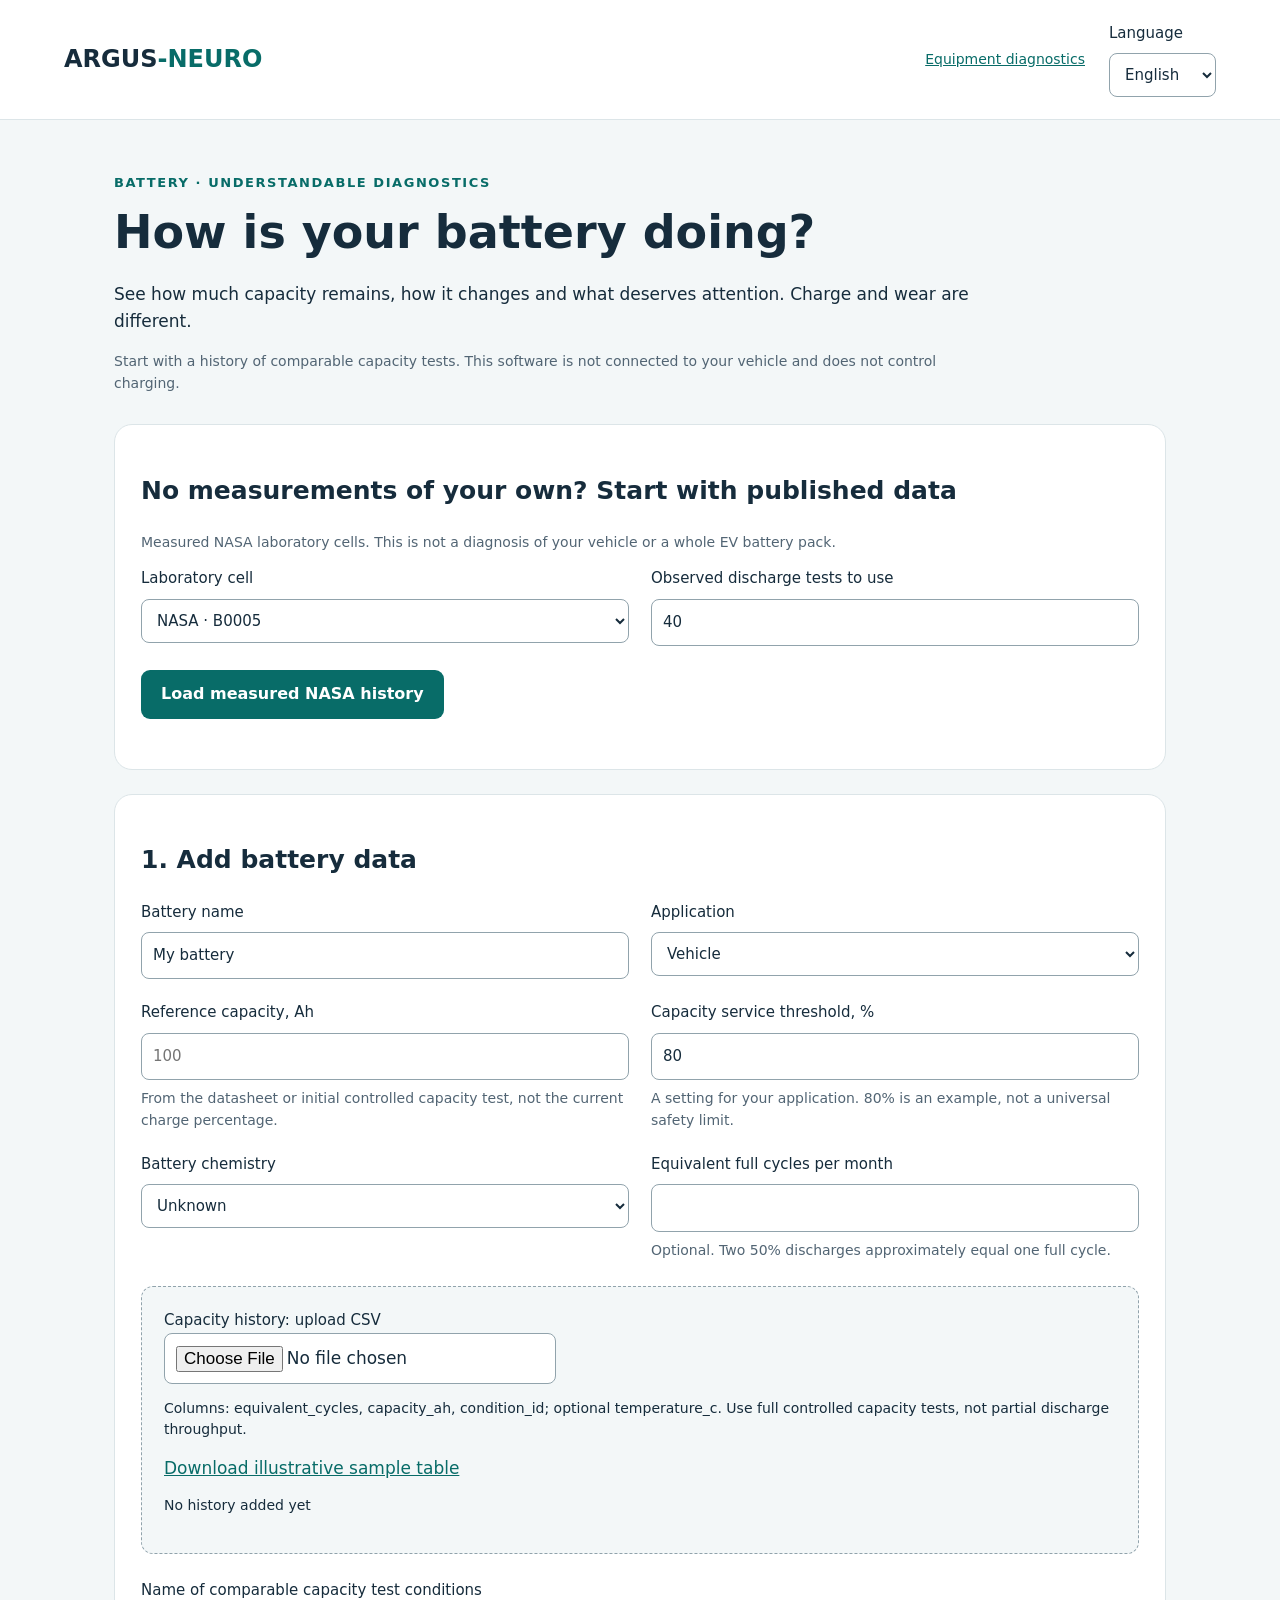
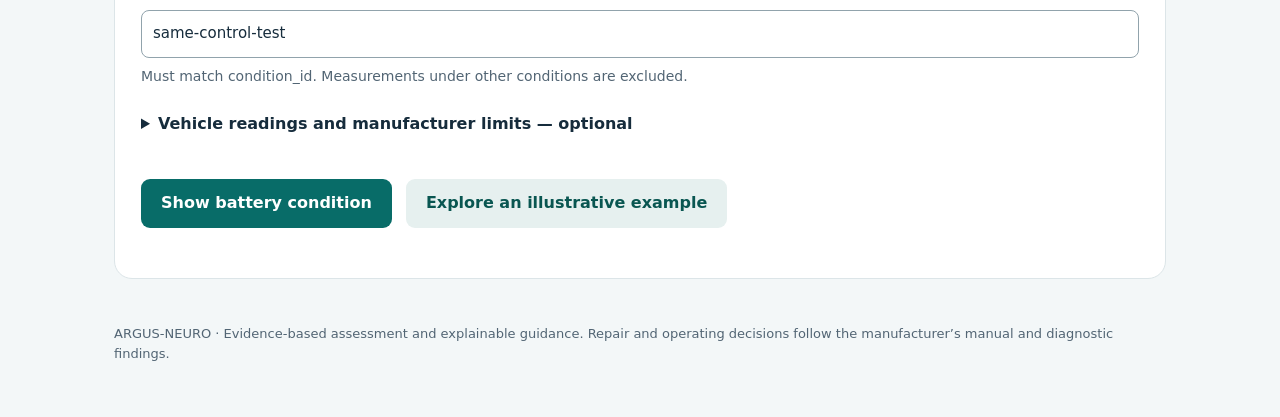
==== commit 1416cd3c: "Display the second opinion in reports and the dashboard" ====
--- a/web/dashboard/index.html
+++ b/web/dashboard/index.html
@@ -2,7 +2,7 @@
 <html lang="en">
 <head><meta charset="utf-8"><meta name="viewport" content="width=device-width,initial-scale=1"><title>ARGUS-NEURO · Battery diagnostics</title><link rel="stylesheet" href="battery.css"></head>
 <body>
-<header><a class="brand" href="/">ARGUS<span>-NEURO</span></a><nav aria-label="Navigation"><a href="fleet.html" data-text="fleetNav">Fleet triage</a><a href="equipment.html" data-text="equipment">Equipment diagnostics</a><label><span data-text="language">Language</span> <select id="language"><option value="en" lang="en">English</option><option value="ru" lang="ru">Русский</option><option value="zh" lang="zh">中文</option><option value="hi" lang="hi">हिन्दी</option><option value="es" lang="es">Español</option><option value="fr" lang="fr">Français</option><option value="de" lang="de">Deutsch</option><option value="ja" lang="ja">日本語</option><option value="it" lang="it">Italiano</option></select></label></nav></header>
+<header><a class="brand" href="/">ARGUS<span>-NEURO</span></a><nav aria-label="Navigation"><a href="equipment.html" data-text="equipment">Equipment diagnostics</a><label><span data-text="language">Language</span> <select id="language"><option value="en" lang="en">English</option><option value="ru" lang="ru">Русский</option><option value="zh" lang="zh">中文</option><option value="hi" lang="hi">हिन्दी</option><option value="es" lang="es">Español</option><option value="fr" lang="fr">Français</option><option value="de" lang="de">Deutsch</option><option value="ja" lang="ja">日本語</option><option value="it" lang="it">Italiano</option></select></label></nav></header>
 <main>
 <section class="intro"><p class="eyebrow" data-text="eyebrow">BATTERY · UNDERSTANDABLE DIAGNOSTICS</p><h1 data-text="title">How is your battery doing?</h1><p data-text="intro">See how much capacity remains, how it changes and what deserves attention. Charge and wear are different.</p><p class="note" data-text="scope">Start with a history of comparable capacity tests. This software is not connected to your vehicle and does not control charging.</p></section>
 <section class="panel" aria-labelledby="public-title"><h2 id="public-title" data-text="publicTitle">No measurements of your own? Start with published data</h2><p class="note" data-text="publicIntro">Measured NASA laboratory cells. This is not a diagnosis of your vehicle or a whole EV battery pack.</p><div class="fields"><label><span data-text="publicCell">Laboratory cell</span><select id="public-cell"><option value="nasa-B0005">NASA · B0005</option><option value="nasa-B0006">NASA · B0006</option><option value="nasa-B0007">NASA · B0007</option><option value="nasa-B0018">NASA · B0018</option></select></label><label><span data-text="observations">Observed discharge tests to use</span><input type="number" id="public-count" value="40" min="8" max="2000" step="1"></label></div><div class="actions"><button type="button" id="public-example" data-text="publicLoad">Load measured NASA history</button></div></section>
@@ -10,11 +10,9 @@
 <form id="battery-form">
 <div class="fields">
 <label><span data-text="batteryName">Battery name</span><input id="battery-id" value="My battery" required maxlength="80"></label>
-<label><span data-text="application">Application</span><select id="application" aria-describedby="application-help"><option value="ev" data-text="ev">Vehicle</option><option value="uav" data-text="uav">UAV</option><option value="rescue_uav" data-text="rescueUav">Rescue / medical drone</option><option value="scooter" data-text="scooter">Shared e-scooter</option><option value="power_bank" data-text="powerBank">Rental power bank</option><option value="equipment" data-text="other">Other equipment</option></select></label>
-<p id="application-help" class="note" data-text="useCaseHelp">Choosing an application pre-fills the threshold and margin.</p>
+<label><span data-text="application">Application</span><select id="application"><option value="ev" data-text="ev">Vehicle</option><option value="uav" data-text="uav">UAV</option><option value="equipment" data-text="other">Other equipment</option></select></label>
 <label><span data-text="reference">Reference capacity, Ah</span><input id="reference" type="number" min="0.001" max="100000" step="any" required placeholder="100"><small data-text="referenceHelp">From the datasheet or initial controlled capacity test, not the current charge percentage.</small></label>
 <label><span data-text="threshold">Capacity service threshold, %</span><input id="threshold" type="number" min="40" max="95" value="80" step="any" required><small data-text="thresholdHelp">A setting for your application. 80% is an example, not a universal safety limit.</small></label>
-<label><span data-text="margin">Warning margin above the threshold, points</span><input id="margin" type="number" min="0" max="30" value="5" step="any"><small data-text="marginHelp">Capacity within this many points above the threshold raises an “approaching” advisory.</small></label>
 <label><span data-text="chemistry">Battery chemistry</span><select id="chemistry"><option value="unknown" data-text="unknown">Unknown</option><option value="nmc">NMC</option><option value="nca">NCA</option><option value="lfp">LiFePO₄ / LFP</option><option value="li-ion">Li-ion</option></select></label>
 <label><span data-text="rate">Equivalent full cycles per month</span><input id="rate" type="number" min="0.01" max="1000" step="any"><small data-text="rateHelp">Optional. Two 50% discharges approximately equal one full cycle.</small></label>
 </div>
